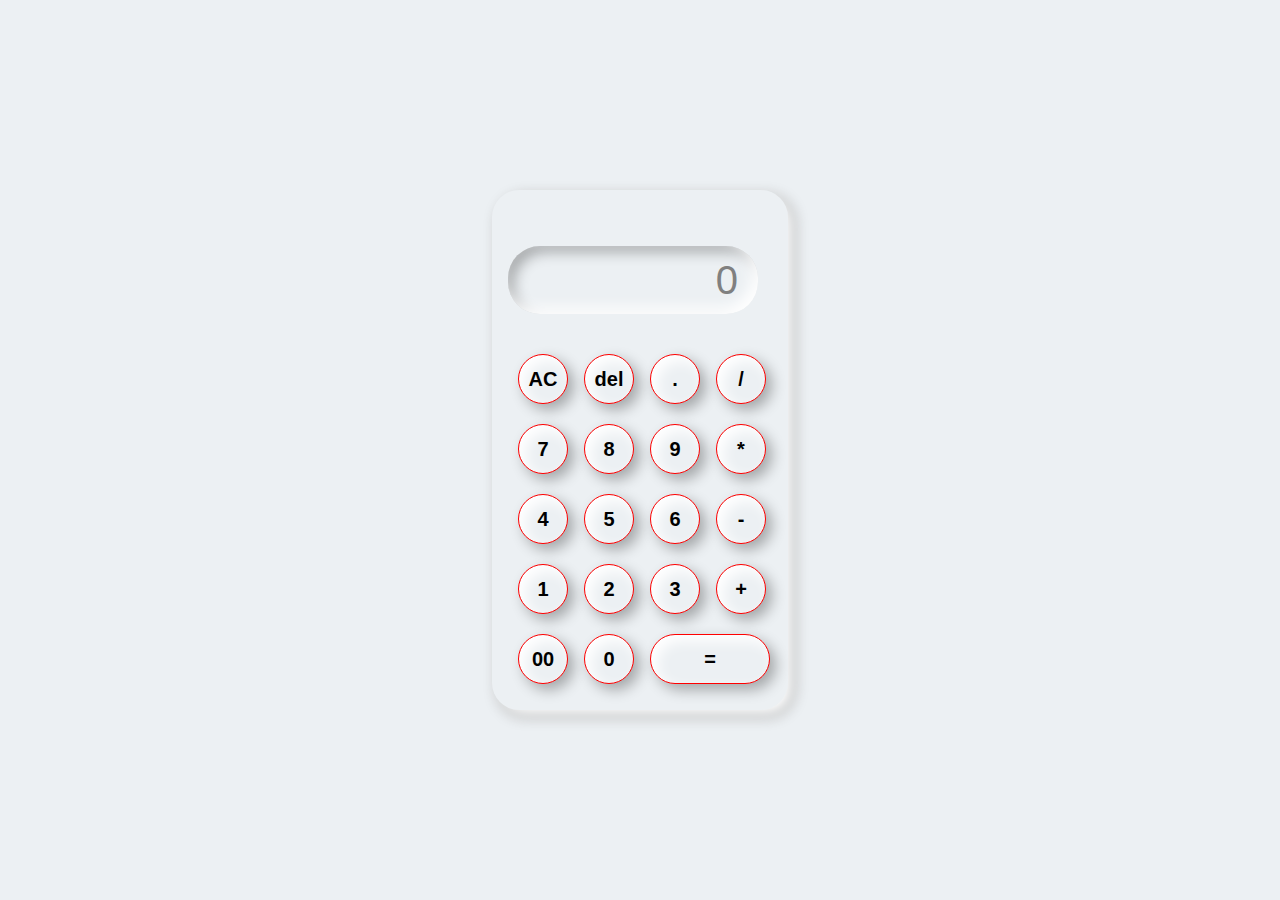
==== Ester2/index.html @ ec34ef20 "style" ====
<!DOCTYPE html>
<html>
    <head>
        <title>Page Title</title>
        <link rel="stylesheet" type="text/css" href="style.css">
    </head>
    <body>
        <div class="container">
            <div class="calculator">
               <input type="text" id="foo" name="dis" readonly value="0">
               <button onclick="clr()">AC</button>
               <button onclick="del()">del</button>
               <button onclick="Calculat('.')">.</button>
               <button onclick="Calculat('/')">/</button>
               <button onclick="Calculat(7)">7</button>
               <button onclick="Calculat(8)">8</button>
               <button onclick="Calculat(9)">9</button>
               <button onclick="Calculat('*')">*</button>
               <button onclick="Calculat(4)">4</button>
               <button onclick="Calculat(5)">5</button>
               <button onclick="Calculat(6)">6</button>
               <button onclick="Calculat('-')">-</button>
               <button onclick="Calculat(1)">1</button>
               <button onclick="Calculat(2)">2</button>
               <button onclick="Calculat(3)">3</button>
               <button onclick="Calculat('+')">+</button>
               <button onclick="Calculat('00')">00</button>
               <button onclick="Calculat(0)">0</button>
               <button class="i" onclick="Result()">=</button>
            </div>
        </div>
        <script src="./main.js"></script>
    </body>
</html>
---- Ester2/style.css ----
*{
    margin:0px;
    padding:0px;
    box-sizing:border-box ;
    outline:none;
    background-color:#ecf0f3;
}
.container{
    height:100vh;
    display:flex;
    align-items:center ;
    justify-content:center ;
    background-color:#ecf0f3;
}
.calculator{
    box-shadow:6px 6px 14px #fff,
               6px 6px 14px rgba(0,0,0,.4);
    padding:16px;
    border-radius:27px;
    display:grid;
    grid-template-columns:repeat(4,66px);
}
input{
    grid-column:span 4;
    height:68px;
    width:250px;
    box-shadow:inset -6px  -6px 14px #fff,
               inset  6px 6px 14px rgba(0,0,0,.3);
    border:none;
    background-color:#ecf0f3;
    border-radius:32px;
    color:gray;
    text-align:end;
    margin:40px 0 30px 0;
    padding:20px;
    font-size:40px;
}
button{
    box-shadow:inset  6px 6px 14px #fff,
                6px 6px 14px rgba(0,0,0,.3);
    border:1px solid red;
    background-color:#ecf0f3;
    border-radius:32px;
    border-radius:50%;
    width:50px;
    height:50px;
    margin:10px;
    font-weight:bold;
    font-size:20px;
}
.i{
    width:120px;
    border-radius:42px;
    box-shadow:inset  6px 6px 14px #fff,
                6px 6px 14px rgba(0,0,0,.3);
    border:1px solid red;
    background-color:#ecf0f3;
}
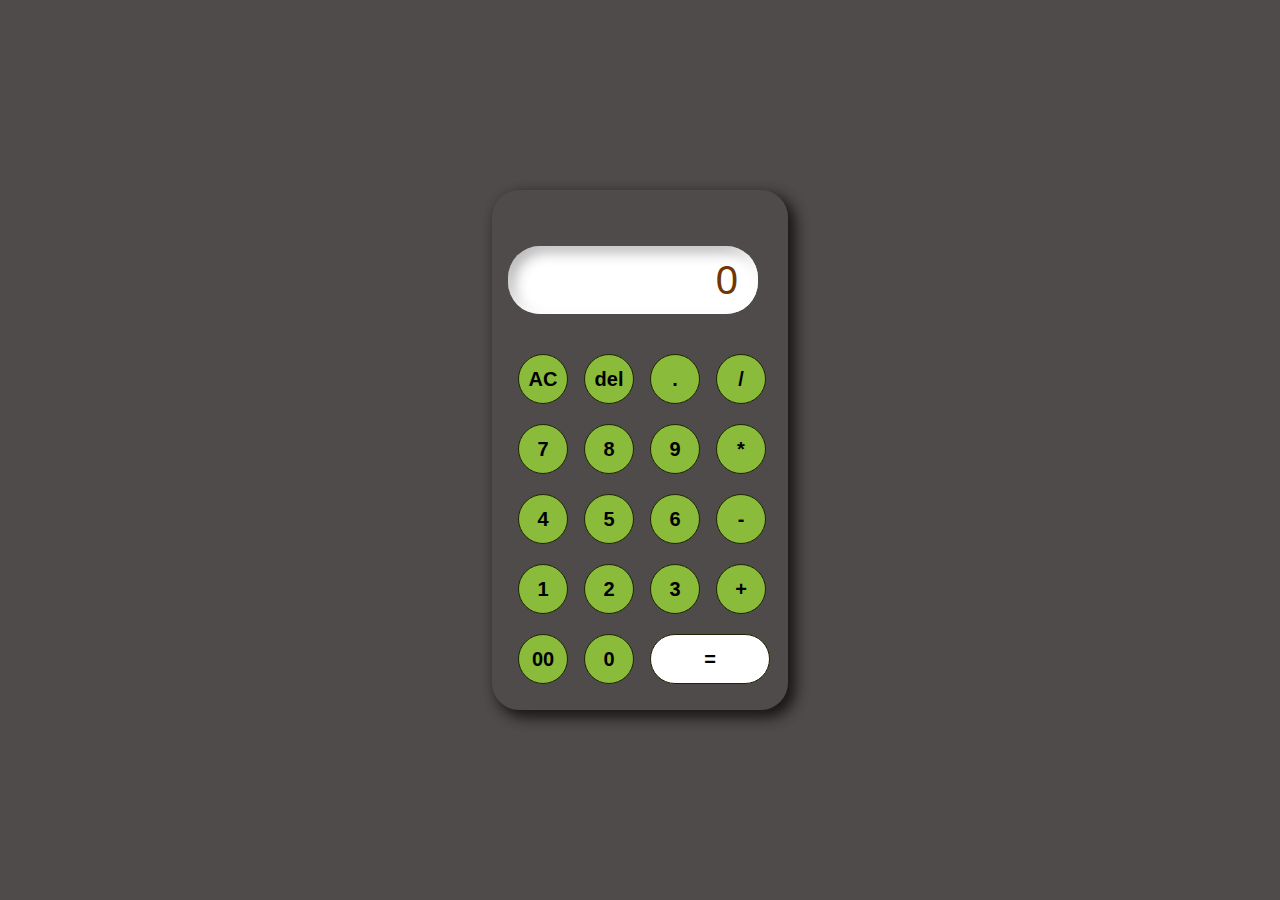
==== commit 4739000f: "news" ====
--- a/Ester2/index.html
+++ b/Ester2/index.html
@@ -1,34 +1,36 @@
 <!DOCTYPE html>
 <html>
     <head>
-        <title>Page Title</title>
+        <title>My first Calculator</title>
         <link rel="stylesheet" type="text/css" href="style.css">
+        <link rel="icon" type="image/x-icon" href="icon/4470502.png">
     </head>
     <body>
         <div class="container">
             <div class="calculator">
-               <input type="text" id="foo" name="dis" readonly value="0">
+               <input type="text" id="result" name="dis" readonly value="0">
                <button onclick="clr()">AC</button>
                <button onclick="del()">del</button>
-               <button onclick="Calculat('.')">.</button>
-               <button onclick="Calculat('/')">/</button>
-               <button onclick="Calculat(7)">7</button>
-               <button onclick="Calculat(8)">8</button>
-               <button onclick="Calculat(9)">9</button>
-               <button onclick="Calculat('*')">*</button>
-               <button onclick="Calculat(4)">4</button>
-               <button onclick="Calculat(5)">5</button>
-               <button onclick="Calculat(6)">6</button>
-               <button onclick="Calculat('-')">-</button>
-               <button onclick="Calculat(1)">1</button>
-               <button onclick="Calculat(2)">2</button>
-               <button onclick="Calculat(3)">3</button>
-               <button onclick="Calculat('+')">+</button>
-               <button onclick="Calculat('00')">00</button>
-               <button onclick="Calculat(0)">0</button>
+               <button onclick="Calculate('.')">.</button>
+               <button onclick="Calculate('/')">/</button>
+               <button onclick="Calculate(7)">7</button>
+               <button onclick="Calculate(8)">8</button>
+               <button onclick="Calculate(9)">9</button>
+               <button onclick="Calculate('*')">*</button>
+               <button onclick="Calculate(4)">4</button>
+               <button onclick="Calculate(5)">5</button>
+               <button onclick="Calculate(6)">6</button>
+               <button onclick="Calculate('-')">-</button>
+               <button onclick="Calculate(1)">1</button>
+               <button onclick="Calculate(2)">2</button>
+               <button onclick="Calculate(3)">3</button>
+               <button onclick="Calculate('+')">+</button>
+               <button onclick="Calculate('00')">00</button>
+               <button onclick="Calculate(0)">0</button>
                <button class="i" onclick="Result()">=</button>
             </div>
         </div>
+      
         <script src="./main.js"></script>
     </body>
 </html>--- a/Ester2/style.css
+++ b/Ester2/style.css
@@ -3,18 +3,21 @@
     padding:0px;
     box-sizing:border-box ;
     outline:none;
-    background-color:#ecf0f3;
+    background-color:#4e4b4a;
 }
 .container{
     height:100vh;
     display:flex;
     align-items:center ;
     justify-content:center ;
-    background-color:#ecf0f3;
+    background-image: url(https://images.pexels.com/photos/1089842/pexels-photo-1089842.jpeg?auto=compress&cs=tinysrgb&w=600);
+    background-size: cover;
+    background-repeat: no-repeat;
+    
 }
 .calculator{
-    box-shadow:6px 6px 14px #fff,
-               6px 6px 14px rgba(0,0,0,.4);
+    box-shadow:6px 6px 14px rgb(24, 22, 22),
+               6px 6px 14px rgba(29, 27, 27, 0.4);
     padding:16px;
     border-radius:27px;
     display:grid;
@@ -27,20 +30,19 @@
     box-shadow:inset -6px  -6px 14px #fff,
                inset  6px 6px 14px rgba(0,0,0,.3);
     border:none;
-    background-color:#ecf0f3;
+    background-color:white;
     border-radius:32px;
-    color:gray;
+    color:rgb(110, 55, 3);
     text-align:end;
     margin:40px 0 30px 0;
     padding:20px;
     font-size:40px;
 }
 button{
-    box-shadow:inset  6px 6px 14px #fff,
-                6px 6px 14px rgba(0,0,0,.3);
-    border:1px solid red;
-    background-color:#ecf0f3;
-    border-radius:32px;
+  
+    border:1px solid rgb(29, 36, 1);
+    background-color:#8abb3b;
+    border-radius:50px;
     border-radius:50%;
     width:50px;
     height:50px;
@@ -51,8 +53,6 @@
 .i{
     width:120px;
     border-radius:42px;
-    box-shadow:inset  6px 6px 14px #fff,
-                6px 6px 14px rgba(0,0,0,.3);
-    border:1px solid red;
-    background-color:#ecf0f3;
-}+    border:1px solid rgb(29, 36, 1);
+    background-color:white
+}
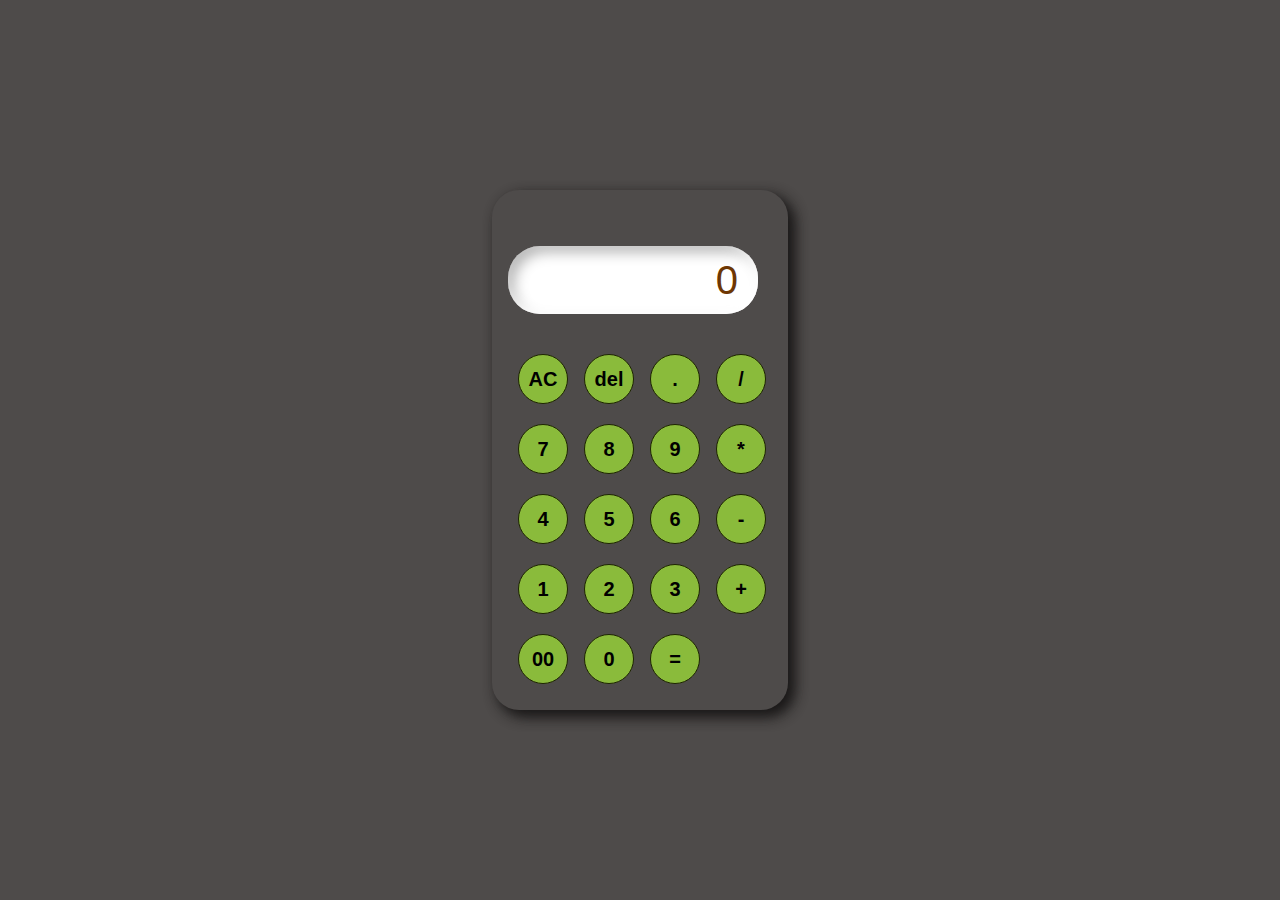
==== commit e096e511: "news" ====
--- a/Ester2/index.html
+++ b/Ester2/index.html
@@ -9,25 +9,7 @@
         <div class="container">
             <div class="calculator">
                <input type="text" id="result" name="dis" readonly value="0">
-               <button onclick="clr()">AC</button>
-               <button onclick="del()">del</button>
-               <button onclick="Calculate('.')">.</button>
-               <button onclick="Calculate('/')">/</button>
-               <button onclick="Calculate(7)">7</button>
-               <button onclick="Calculate(8)">8</button>
-               <button onclick="Calculate(9)">9</button>
-               <button onclick="Calculate('*')">*</button>
-               <button onclick="Calculate(4)">4</button>
-               <button onclick="Calculate(5)">5</button>
-               <button onclick="Calculate(6)">6</button>
-               <button onclick="Calculate('-')">-</button>
-               <button onclick="Calculate(1)">1</button>
-               <button onclick="Calculate(2)">2</button>
-               <button onclick="Calculate(3)">3</button>
-               <button onclick="Calculate('+')">+</button>
-               <button onclick="Calculate('00')">00</button>
-               <button onclick="Calculate(0)">0</button>
-               <button class="i" onclick="Result()">=</button>
+             
             </div>
         </div>
       
